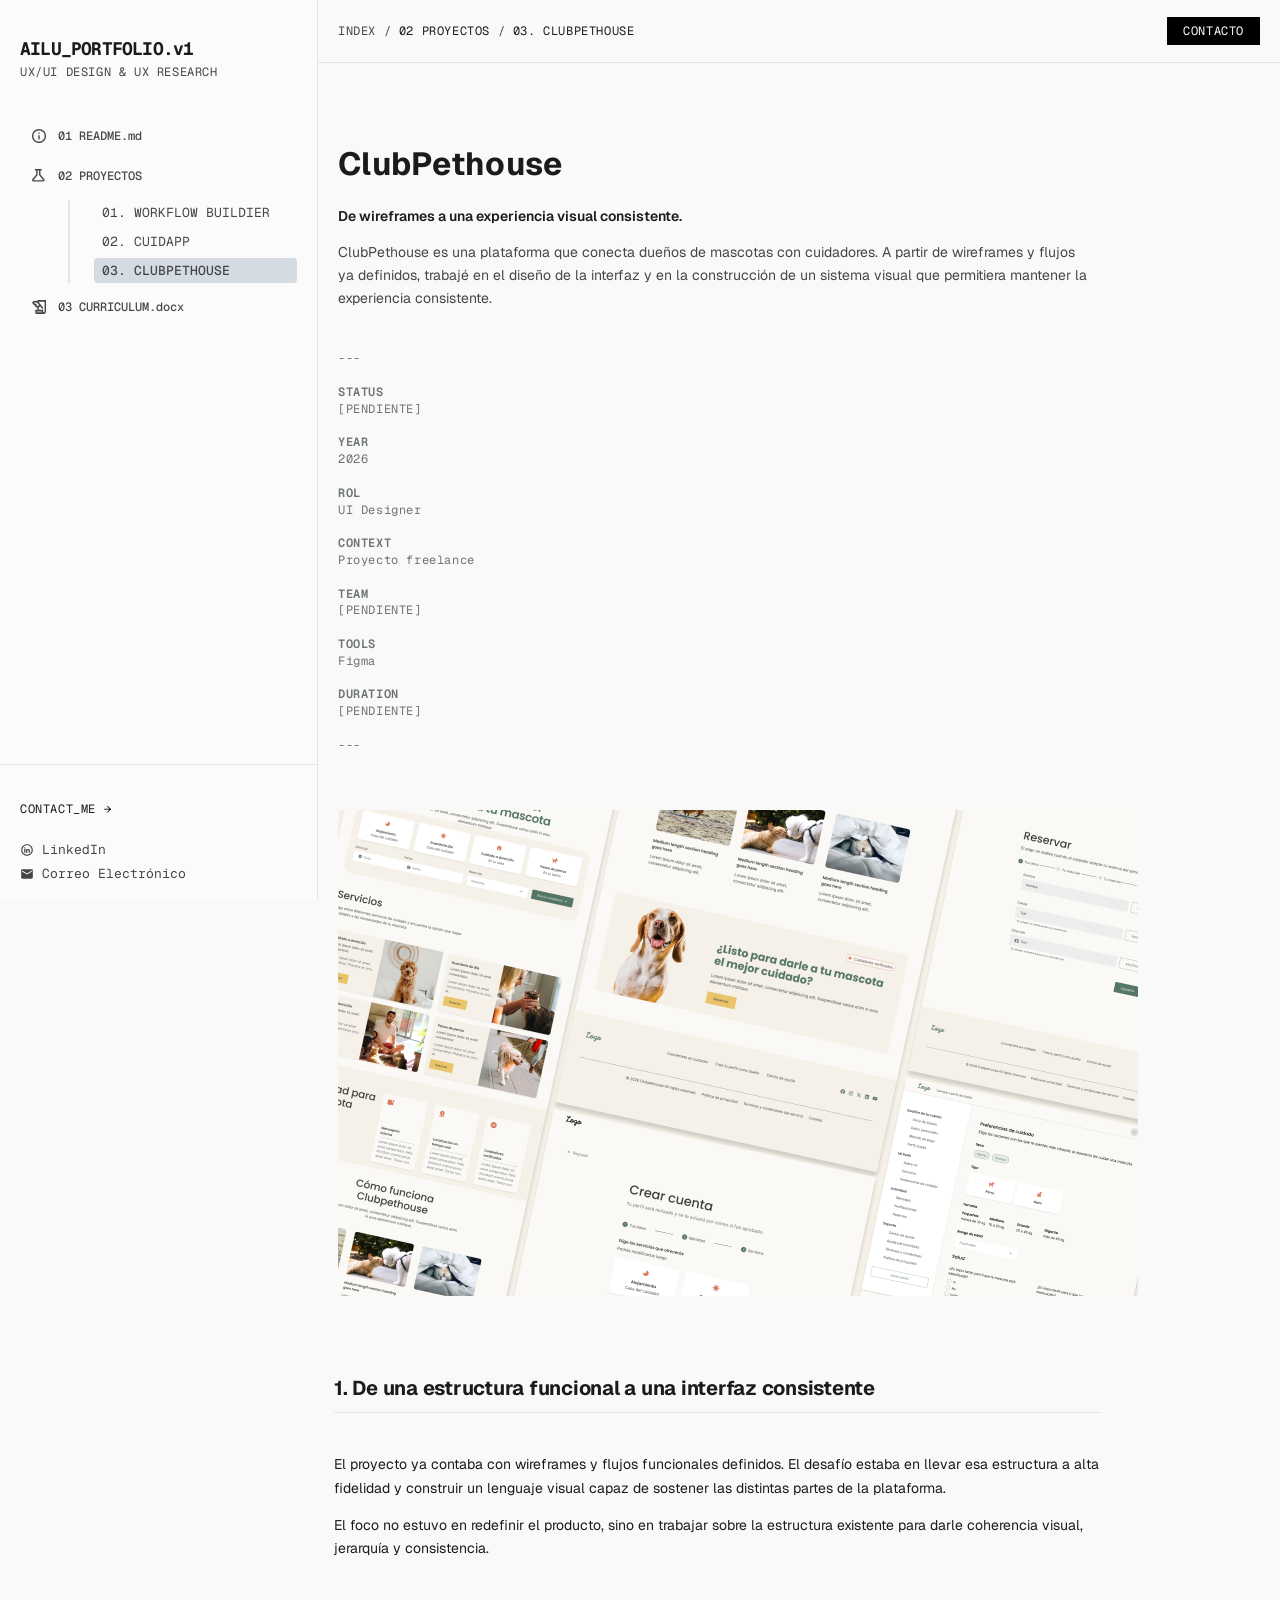
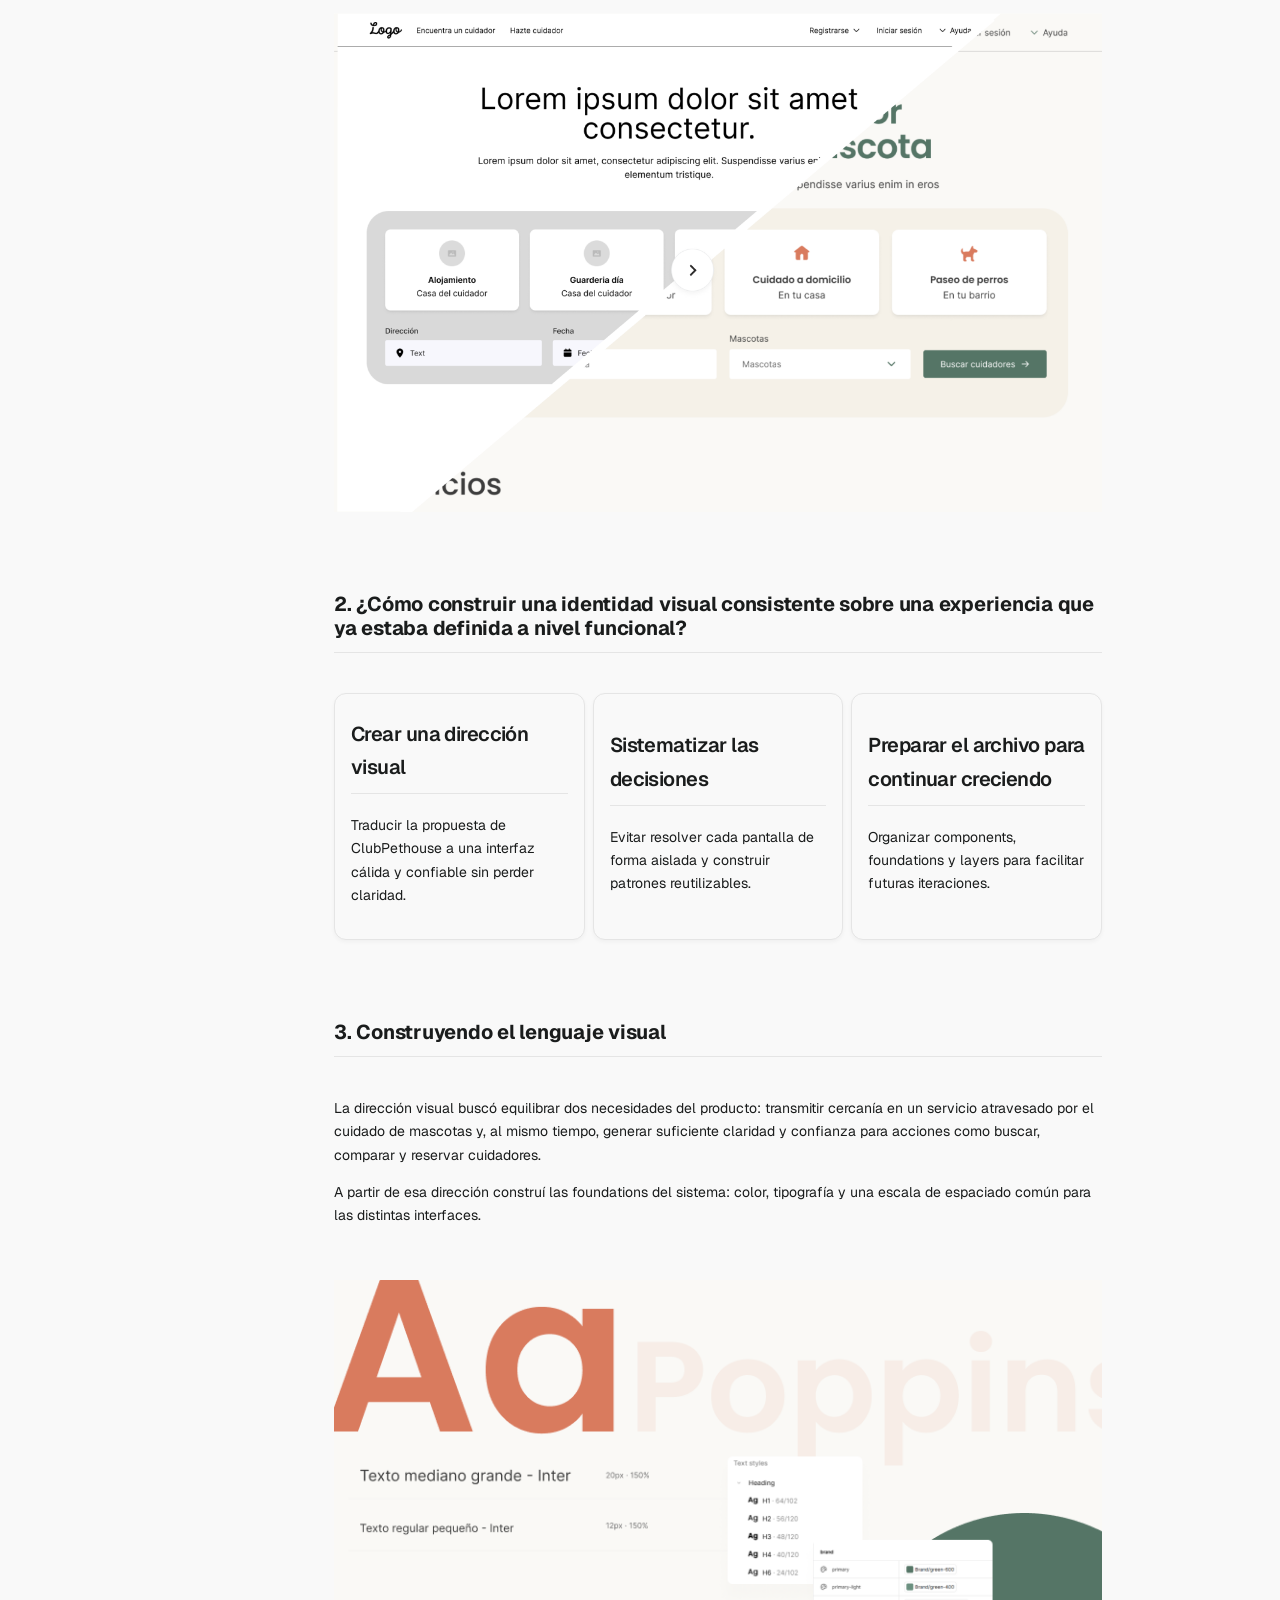
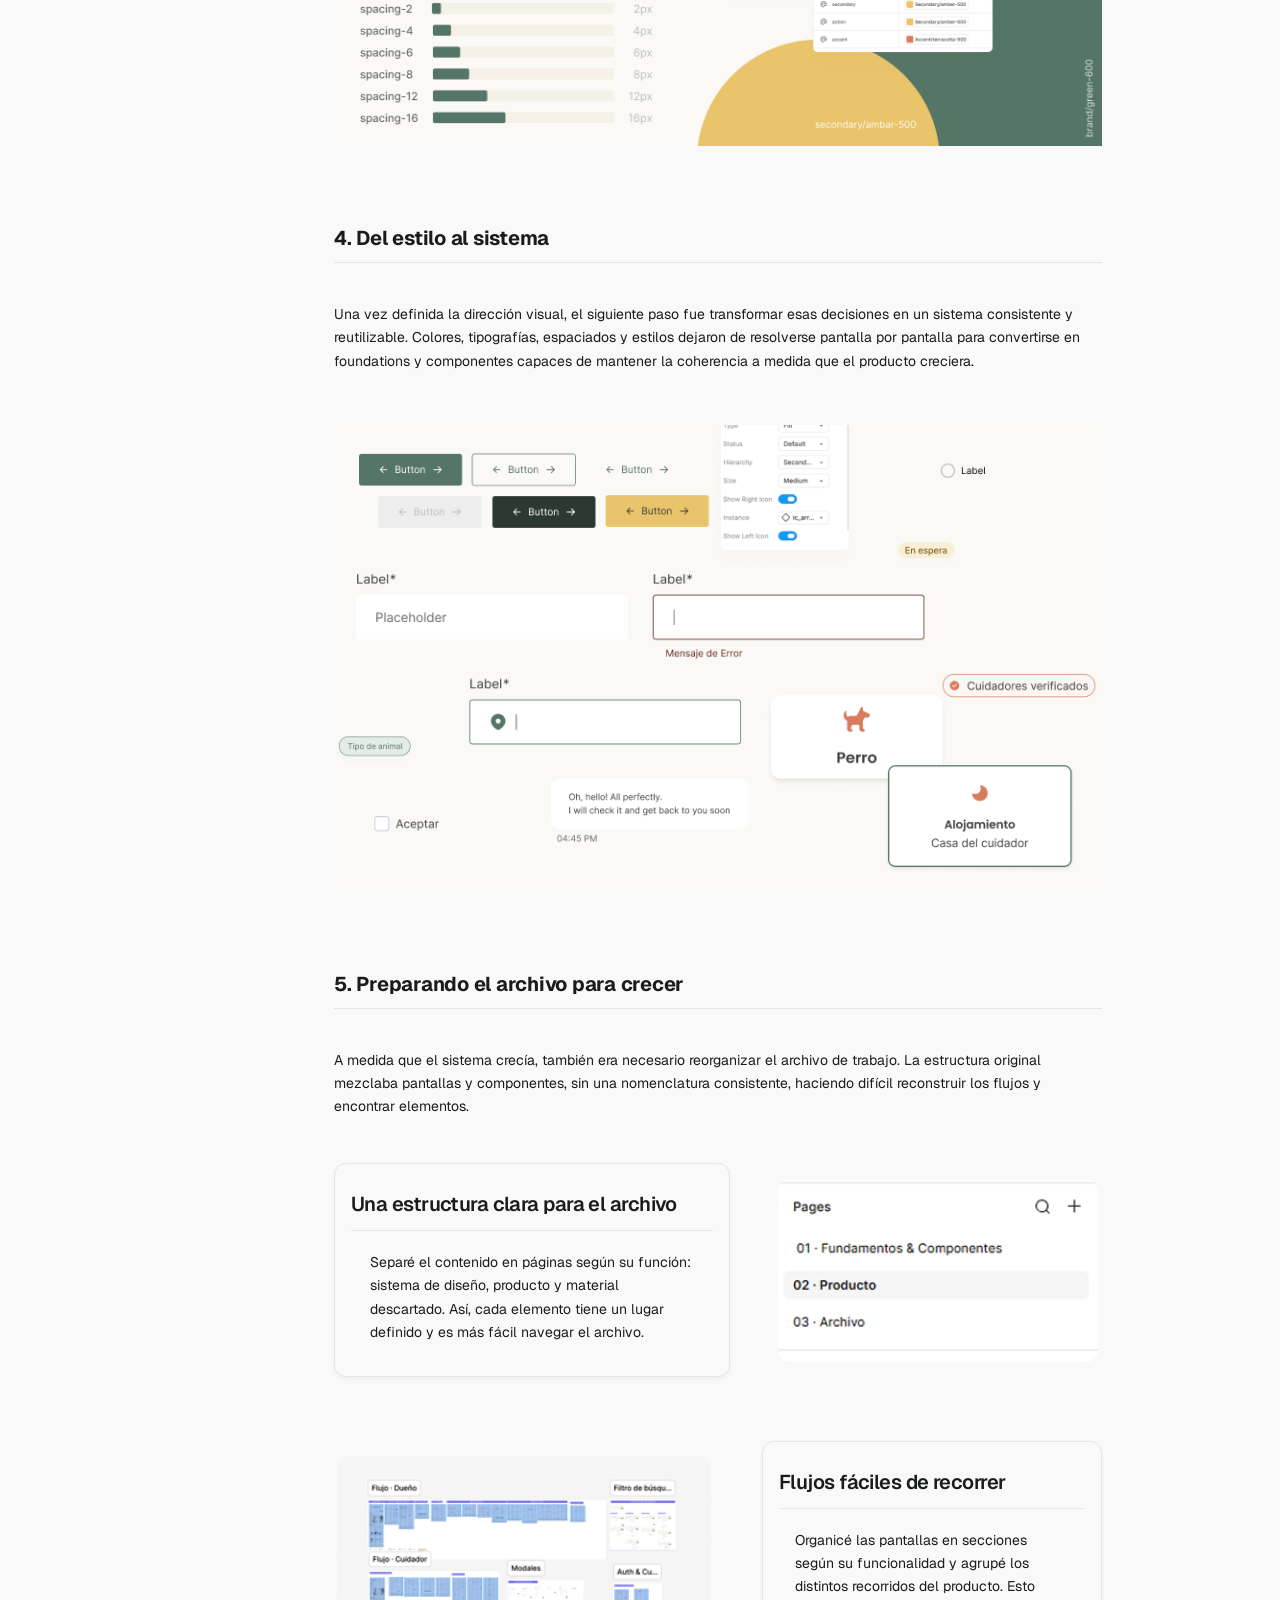
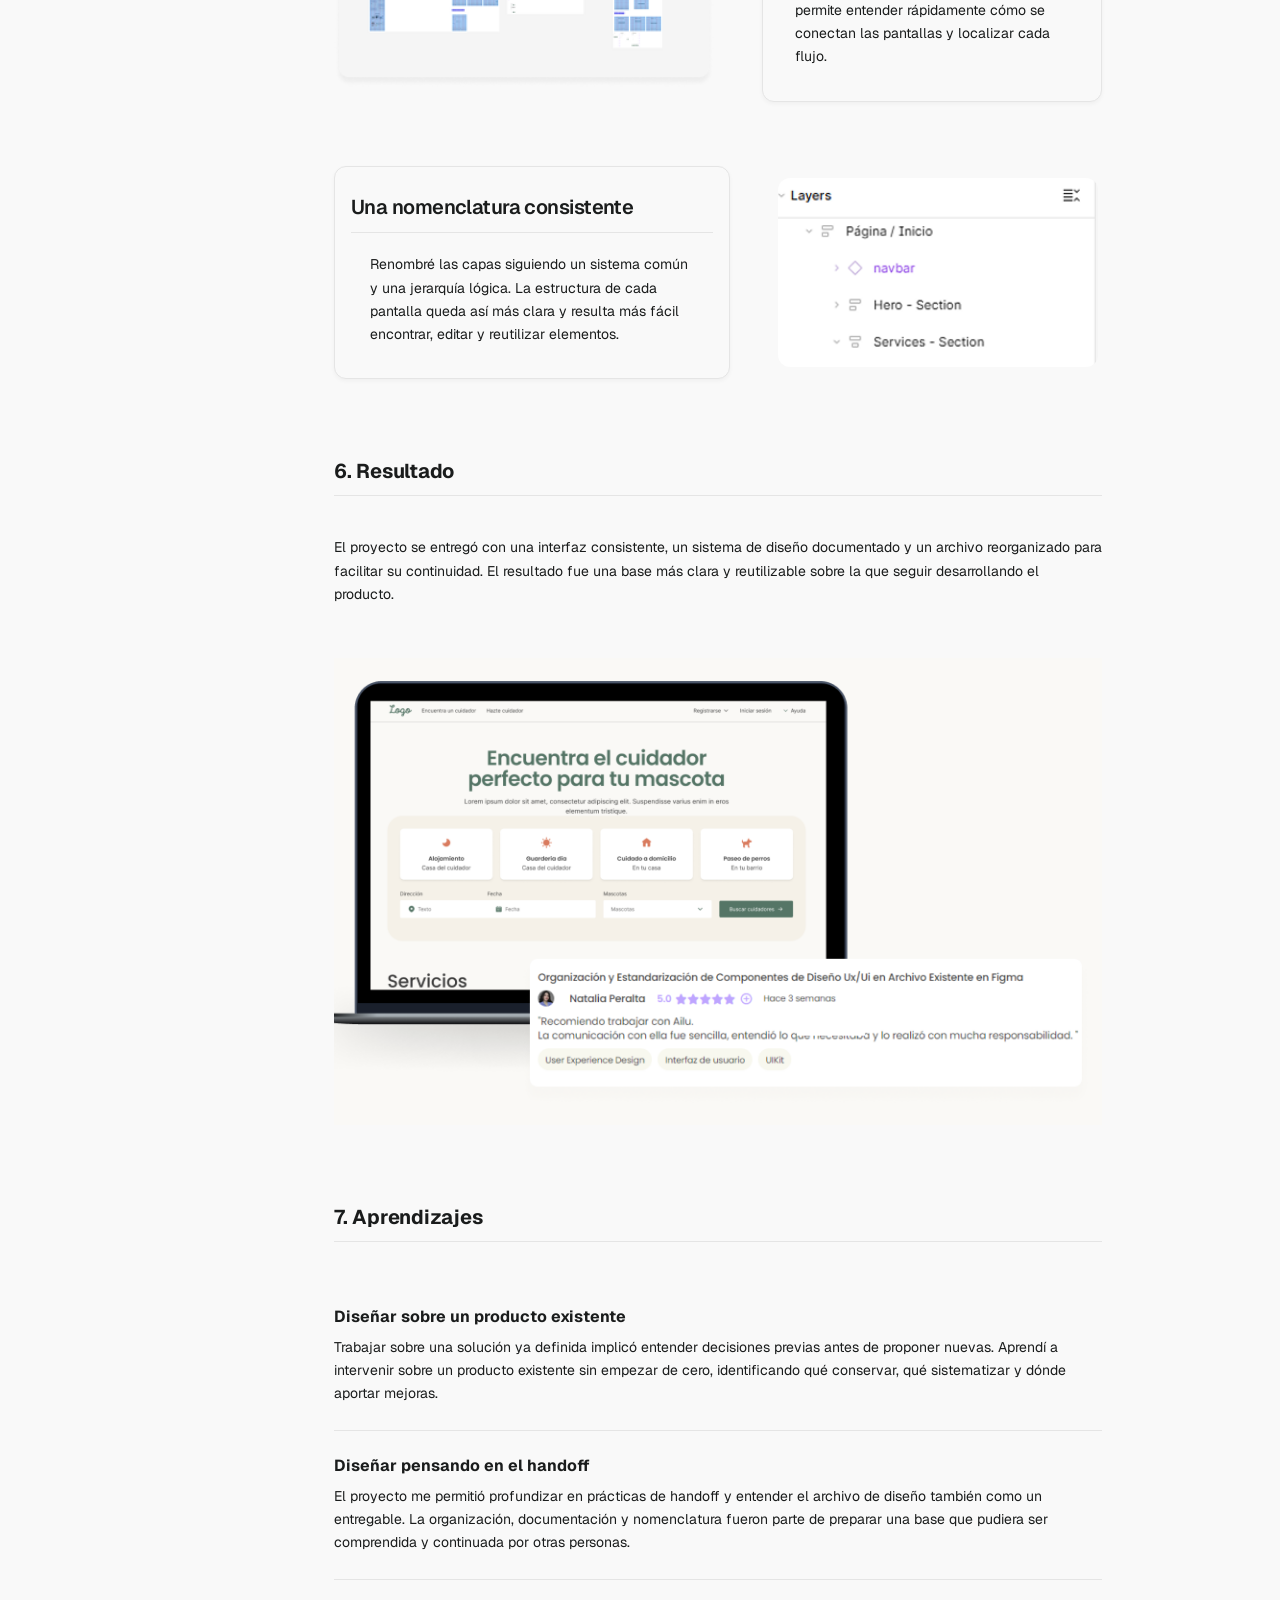
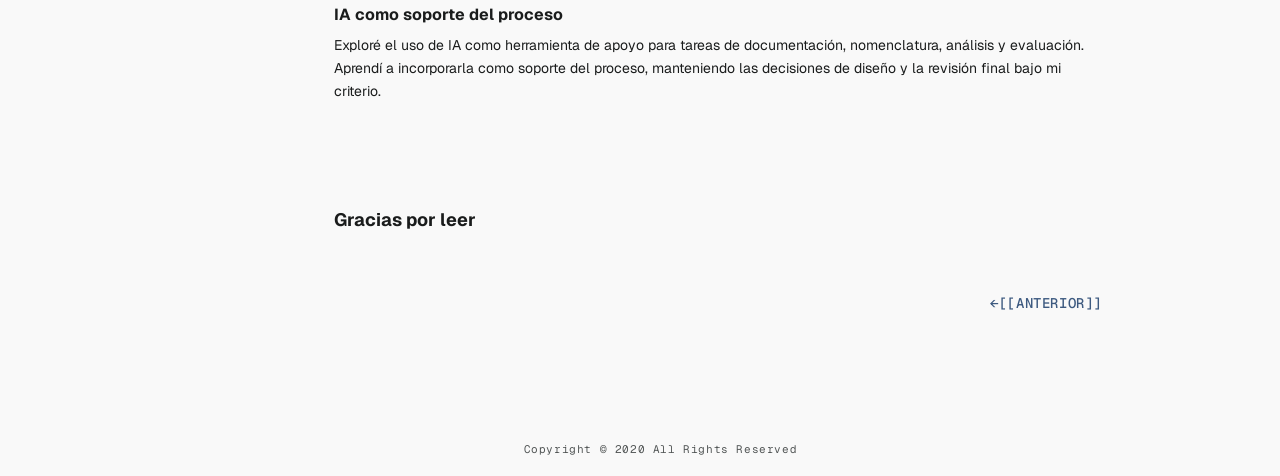
==== clubpethouse.html @ 1649db5c "Add ClubPethouse case study and portfolio assets" ====
<!doctype html>
<html lang="es">

<head>
    <meta charset="UTF-8" />
    <meta name="viewport" content="width=device-width, initial-scale=1.0" />
    <meta name="description" content="Case study de ClubPethouse." />
    <title>ClubPethouse · AILU_PORTFOLIO.v1</title>
    <link rel="preconnect" href="https://fonts.googleapis.com" />
    <link rel="preconnect" href="https://fonts.gstatic.com" crossorigin />
    <link
        href="https://fonts.googleapis.com/css2?family=Geist:wght@400;500;600;700&family=Geist+Mono:wght@500;600;700&display=swap"
        rel="stylesheet" />
    <link rel="stylesheet" href="styles.css" />
</head>

<body>
    <div class="site-shell">
        <aside class="sidebar" aria-label="Navegación principal">
            <div class="sidebar-main">
                <a href="/index.html" class="brand"><strong>AILU_PORTFOLIO.v1</strong><span>UX/UI DESIGN &amp; UX
                        RESEARCH</span></a>
                <button class="menu-toggle" type="button" aria-expanded="false" aria-controls="sidebar-nav"
                    aria-label="Abrir menú">
                    <svg class="menu-toggle__icon-open" viewBox="0 0 24 24" width="20" height="20" fill="none"
                        stroke="currentColor" stroke-width="1.6" stroke-linecap="round" stroke-linejoin="round"
                        aria-hidden="true">
                        <rect x="3" y="4" width="18" height="16" rx="2"></rect>
                        <line x1="9.5" y1="4" x2="9.5" y2="20"></line>
                    </svg>
                    <svg class="menu-toggle__icon-close" viewBox="0 0 24 24" width="20" height="20" fill="none"
                        stroke="currentColor" stroke-width="1.6" stroke-linecap="round" stroke-linejoin="round"
                        aria-hidden="true">
                        <line x1="5" y1="5" x2="19" y2="19"></line>
                        <line x1="19" y1="5" x2="5" y2="19"></line>
                    </svg>
                </button>
                <nav class="nav-list" id="sidebar-nav">
                    <a class="nav-link" href="index.html#inicio"><img src="assets/info.svg" alt="" />01 README.md</a>
                    <div class="project-nav">
                        <a class="nav-link" href="index.html#proyectos" aria-current="true"><img src="assets/ic_lab.svg"
                                alt="" />02 PROYECTOS</a>
                        <div class="project-subnav">
                            <a href="workflow-builder.html">01. WORKFLOW BUILDIER</a>
                            <a href="cuidapp.html">02. CUIDAPP</a>
                            <a href="clubpethouse.html" class="nav-link active">03. CLUBPETHOUSE</a>
                        </div>
                    </div>
                    <a class="nav-link" href="assets/Ailen_Farana_CV_UxDesigner.pdf" target="_blank"><img
                            src="assets/Ic_cv.svg" alt="" />03 CURRICULUM.docx</a>
                </nav>
            </div>
            <div class="sidebar-footer">
                <a href="mailto:faranaailen@gmail.com" class="contact-me">CONTACT_ME →</a>
                <a href="https://www.linkedin.com/in/faranaailen/" class="social-link"><img
                        src="assets/Ic_linkedin.svg" alt="" />LinkedIn</a>
                <a href="mailto:faranaailen@gmail.com" class="social-link"><img src="assets/Email.svg" alt="" />Correo
                    Electrónico</a>
            </div>
        </aside>
        <main class="main-content case-page" id="top">
            <header class="topbar">
                <nav class="breadcrumb" aria-label="Ruta de navegación">
                    <a href="index.html#inicio">INDEX</a> / <a href="index.html#proyectos" class="active"
                        aria-current="true">02 PROYECTOS</a> / <span aria-current="page">03. CLUBPETHOUSE</span>
                </nav>
                <button class="contact-button" type="button">CONTACTO</button>
            </header>
            <section class="case-hero">
                <div class="hero-copy">
                    <h1>ClubPethouse</h1>
                    <p class="case-subtitle">De wireframes a una experiencia visual consistente.</p>
                    <p>ClubPethouse es una plataforma que conecta dueños de mascotas con cuidadores. A partir de
                        wireframes y flujos ya definidos, trabajé en el diseño de la interfaz y en la construcción de
                        un sistema visual que permitiera mantener la experiencia consistente.</p>
                </div>
                <div class="case-meta"><span class="meta-divider" aria-hidden="true">---</span>
                    <dl>
                        <dt>STATUS</dt>
                        <dd>[PENDIENTE]</dd>
                        <dt>YEAR</dt>
                        <dd>2026</dd>
                        <dt>ROL</dt>
                        <dd>UI Designer</dd>
                        <dt>CONTEXT</dt>
                        <dd>Proyecto freelance</dd>
                        <dt>TEAM</dt>
                        <dd>[PENDIENTE]</dd>
                        <dt>TOOLS</dt>
                        <dd>Figma</dd>
                        <dt>DURATION</dt>
                        <dd>[PENDIENTE]</dd>
                    </dl>
                    <span class="meta-divider" aria-hidden="true">---</span>
                </div>
                <figure class="case-hero-media">
                    <img src="assets/clubpethouse-hero.png" alt="Pantallas de ClubPethouse" />
                </figure>
            </section>
            <article class="case-content">
                <section>
                    <h2>1. De una estructura funcional a una interfaz consistente</h2>
                    <p>El proyecto ya contaba con wireframes y flujos funcionales definidos. El desafío estaba en
                        llevar esa estructura a alta fidelidad y construir un lenguaje visual capaz de sostener las
                        distintas partes de la plataforma.</p>
                    <p>El foco no estuvo en redefinir el producto, sino en trabajar sobre la estructura existente para
                        darle coherencia visual, jerarquía y consistencia.</p>
                    <figure class="product-shot">
                        <img src="assets/clubpethouse-before-after.png"
                            alt="Comparación antes y después de la interfaz de ClubPethouse" />
                    </figure>
                </section>
                <section>
                    <h2>2. ¿Cómo construir una identidad visual consistente sobre una experiencia que ya estaba definida a nivel funcional?</h2>
                    <div class="decision-grid decision-grid--three">
                        <div class="card">
                            <div class="card__header">
                                <h3 class="card__title">Crear una dirección visual</h3>
                            </div>
                            <div class="card__body">
                                <p class="card__text">Traducir la propuesta de ClubPethouse a una interfaz cálida y
                                    confiable sin perder claridad.</p>
                            </div>
                        </div>
                        <div class="card">
                            <div class="card__header">
                                <h3 class="card__title">Sistematizar las decisiones</h3>
                            </div>
                            <div class="card__body">
                                <p class="card__text">Evitar resolver cada pantalla de forma aislada y construir
                                    patrones reutilizables.</p>
                            </div>
                        </div>
                        <div class="card">
                            <div class="card__header">
                                <h3 class="card__title">Preparar el archivo para continuar creciendo</h3>
                            </div>
                            <div class="card__body">
                                <p class="card__text">Organizar components, foundations y layers para facilitar futuras
                                    iteraciones.</p>
                            </div>
                        </div>
                    </div>
                </section>
                <section>
                    <h2>3. Construyendo el lenguaje visual</h2>
                    <p>La dirección visual buscó equilibrar dos necesidades del producto: transmitir cercanía en un
                        servicio atravesado por el cuidado de mascotas y, al mismo tiempo, generar suficiente claridad y
                        confianza para acciones como buscar, comparar y reservar cuidadores.</p>
                    <p>A partir de esa dirección construí las foundations del sistema: color, tipografía y una escala
                        de espaciado común para las distintas interfaces.</p>
                    <figure class="product-shot">
                        <img src="assets/clubpethouse-foundations.png"
                            alt="Foundations de ClubPethouse: color, tipografía y espaciado" />
                    </figure>
                </section>
                <section>
                    <h2>4. Del estilo al sistema</h2>
                    <p>Una vez definida la dirección visual, el siguiente paso fue transformar esas decisiones en un
                        sistema consistente y reutilizable. Colores, tipografías, espaciados y estilos dejaron de
                        resolverse pantalla por pantalla para convertirse en foundations y componentes capaces de
                        mantener la coherencia a medida que el producto creciera.</p>
                    <figure class="product-shot">
                        <img src="assets/clubpethouse - components.png"
                            alt="Components del sistema de ClubPethouse" />
                    </figure>
                </section>
                <section>
                    <h2>5. Preparando el archivo para crecer</h2>
                    <p>A medida que el sistema crecía, también era necesario reorganizar el archivo de trabajo. La
                        estructura original mezclaba pantallas y componentes, sin una nomenclatura consistente,
                        haciendo difícil reconstruir los flujos y encontrar elementos.</p>
                    <div class="feature-grid clubpethouse-file-sequence">
                        <div class="feature-row">
                            <div class="card">
                                <div class="card__header">
                                    <h3 class="card__title">Una estructura clara para el archivo</h3>
                                </div>
                                <div class="card__body">
                                    <p class="card__text">Separé el contenido en páginas según su función: sistema de
                                        diseño, producto y material descartado. Así, cada elemento tiene un lugar
                                        definido y es más fácil navegar el archivo.</p>
                                </div>
                            </div>
                            <img src="assets/clubpethouse-pages.png"
                                alt="Organización de las páginas del archivo de ClubPethouse" />
                        </div>
                        <div class="feature-row feature-row--flip feature-row--flows">
                            <img src="assets/clubpethouse-flows.png"
                                alt="Flujos organizados dentro del archivo de ClubPethouse" />
                            <div class="card">
                                <div class="card__header">
                                    <h3 class="card__title">Flujos fáciles de recorrer</h3>
                                </div>
                                <div class="card__body">
                                    <p class="card__text">Organicé las pantallas en secciones según su funcionalidad y
                                        agrupé los distintos recorridos del producto. Esto permite entender rápidamente
                                        cómo se conectan las pantallas y localizar cada flujo.</p>
                                </div>
                            </div>
                        </div>
                        <div class="feature-row">
                            <div class="card">
                                <div class="card__header">
                                    <h3 class="card__title">Una nomenclatura consistente</h3>
                                </div>
                                <div class="card__body">
                                    <p class="card__text">Renombré las capas siguiendo un sistema común y una jerarquía
                                        lógica. La estructura de cada pantalla queda así más clara y resulta más fácil
                                        encontrar, editar y reutilizar elementos.</p>
                                </div>
                            </div>
                            <img src="assets/clubpethouse-layers.png"
                                alt="Panel de layers con la nomenclatura aplicada en ClubPethouse" />
                        </div>
                    </div>
                </section>
                <section>
                    <h2>6. Resultado</h2>
                    <p>El proyecto se entregó con una interfaz consistente, un sistema de diseño documentado y un
                        archivo reorganizado para facilitar su continuidad. El resultado fue una base más clara y
                        reutilizable sobre la que seguir desarrollando el producto.</p>
                    <figure class="product-shot">
                        <img src="assets/clubpethouse-resultado.png"
                            alt="Mockup final de ClubPethouse y valoración del cliente en Workana" />
                    </figure>
                </section>
                <section>
                    <h2>7. Aprendizajes</h2>
                    <div class="learning-list">
                        <div class="learning-item">
                            <h3>Diseñar sobre un producto existente</h3>
                            <p>Trabajar sobre una solución ya definida implicó entender decisiones previas antes de
                                proponer nuevas. Aprendí a intervenir sobre un producto existente sin empezar de cero,
                                identificando qué conservar, qué sistematizar y dónde aportar mejoras.</p>
                        </div>
                        <div class="learning-item">
                            <h3>Diseñar pensando en el handoff</h3>
                            <p>El proyecto me permitió profundizar en prácticas de handoff y entender el archivo de
                                diseño también como un entregable. La organización, documentación y nomenclatura fueron
                                parte de preparar una base que pudiera ser comprendida y continuada por otras personas.</p>
                        </div>
                        <div class="learning-item">
                            <h3>IA como soporte del proceso</h3>
                            <p>Exploré el uso de IA como herramienta de apoyo para tareas de documentación,
                                nomenclatura, análisis y evaluación. Aprendí a incorporarla como soporte del proceso,
                                manteniendo las decisiones de diseño y la revisión final bajo mi criterio.</p>
                        </div>
                    </div>
                </section>
                <h3 class="thanks">Gracias por leer</h3>
                <a class="next-case" href="cuidapp.html"><span>←</span>[[ANTERIOR]]</a>
            </article>
            <footer>Copyright © 2020 All Rights Reserved</footer>
        </main>
    </div>
    <dialog class="contact-dialog"><button class="close" aria-label="Cerrar">×</button>
        <p>¿Hablamos de tu próximo proyecto?</p><a href="mailto:faranaailen@gmail.com">faranaailen@gmail.com</a>
    </dialog>
    <script src="script.js"></script>
</body>

</html>
---- styles.css ----
:root {
    --paper: #f9f9f9;
    --ink: #1a1c1c;
    --muted: #6e7373;
    --text-secondary: #444748;
    --text-caption: #525656;
    --line: #e5e5e5;
    --mono: "Geist Mono", monospace;
    --sans: Geist, Arial, sans-serif;
    --radius-xs: 2px;
    --radius-sm: 4px;
    --radius-md: 8px;
    --radius-lg: 12px;
    --radius-xl: 16px
}

* {
    box-sizing: border-box
}

html {
    scroll-behavior: smooth
}

body {
    margin: 0;
    color: var(--ink);
    background: var(--paper);
    font-family: var(--sans)
}

a {
    color: inherit;
    text-decoration: none
}

.site-shell {
    display: flex;
    min-height: 100vh
}

.sidebar {
    background: #fbfbfb;
    border-right: 1px solid var(--line);
    display: flex;
    flex: 0 0 318px;
    flex-direction: column;
    justify-content: space-between;
    min-height: 100vh;
    padding: 36px 20px 0;
    position: sticky;
    top: 0;
    height: 100vh
}

.menu-toggle {
    background: none;
    border: 0;
    color: var(--ink);
    cursor: pointer;
    display: none;
    padding: 4px
}

.menu-toggle__icon-close {
    display: none
}

.menu-toggle[aria-expanded="true"] .menu-toggle__icon-open {
    display: none
}

.menu-toggle[aria-expanded="true"] .menu-toggle__icon-close {
    display: block
}

body.menu-open {
    overflow: hidden
}

.brand {
    display: flex;
    flex-direction: column;
    gap: 2px;
    letter-spacing: -.8px
}

.brand strong {
    font: 700 18px/25.6px var(--mono)
}

.brand span,
.topbar,
.contact-button,
.nav-link,
.project-subnav,
.sidebar-footer,
footer,
.status-block,
.tag,
.contents,
.card-heading>span,
.case-link {
    font-family: var(--mono)
}

.brand span {
    color: var(--text-secondary);
    font-size: 12px;
    letter-spacing: .6px
}

.nav-list {
    display: flex;
    flex-direction: column;
    gap: 8px;
    margin-top: 40px
}

.nav-link {
    align-items: center;
    border-radius: var(--radius-sm);
    color: var(--text-secondary);
    display: flex;
    font-size: 12px;
    font-weight: 500;
    gap: 12px;
    padding: 8px 12px
}

.nav-link img,
.social-link img {
    height: 14px;
    width: 14px
}

.nav-link.active {
    background: rgba(61, 90, 128, .2)
}

.nav-link:not(.active):hover {
    background: rgba(61, 90, 128, .1)
}

.project-subnav {
    border-left: 2px solid var(--line);
    display: flex;
    flex-direction: column;
    gap: 4px;
    margin: 8px 0 0 48px;
    padding-left: 24px
}

.project-subnav a {
    color: var(--text-secondary);
    font-size: 13px;
    padding: 4px 8px;
}

.project-subnav a:hover {
    color: var(--ink)
}

.sidebar-footer {
    border-top: 1px solid var(--line);
    margin: 0 -20px;
    padding: 36px 20px 18px
}

.contact-me {
    display: block;
    font-size: 12px;
    letter-spacing: .6px;
    margin-bottom: 24px
}

.contact-me:hover {
    text-decoration: underline
}

.social-link {
    align-items: center;
    color: var(--text-secondary);
    display: flex;
    font-size: 13px;
    gap: 8px;
    margin-top: 7px
}

.social-link:hover {
    color: var(--ink)
}

.main-content {
    min-width: 0;
    width: calc(100% - 318px);
}

.topbar {
    align-items: center;
    border-bottom: 1px solid var(--line);
    color: var(--text-secondary);
    display: flex;
    font-size: 12px;
    justify-content: space-between;
    letter-spacing: .6px;
    padding: 12px 20px;
    height: 63px;
    position: sticky;
    top: 0;
    background: var(--paper);

}

.breadcrumb a {
    color: inherit
}

.breadcrumb a:hover {
    text-decoration: underline
}

.breadcrumb a.active,
.breadcrumb [aria-current] {
    color: var(--ink)
}

.contact-button {
    background: #000;
    border: 0;
    color: #fff;
    cursor: pointer;
    font-size: 12px;
    letter-spacing: .6px;
    padding: 6px 16px
}

.contact-button:hover,
.contact-button:focus-visible {
    background: #3d5a80
}

.hero {
    padding: 80px 20px 80px
}

.hero-copy {
    max-width: 750px
}

.hero h1 {
    font-size: 42px;
    letter-spacing: .28px;
    line-height: 1.32;
    margin: 0 0 20px
}

.hero-copy p {
    color: var(--text-secondary);
    font-size: 16px;
    line-height: 23.3px;
    margin: 0
}

.status-block {
    color: var(--muted);
    font-size: 12px;
    letter-spacing: .6px;
    line-height: 16.8px;
    margin-top: 44px;
    white-space: normal
}

.status-block dl,
.case-meta dl {
    margin: 0
}

.status-block dd,
.case-meta dd {
    margin: 0 0 16.8px
}

.status-block .meta-divider,
.case-meta .meta-divider {
    display: block;
    margin-bottom: 16.8px
}

.status-block dt {
    font-weight: 400
}

.projects {
    padding: 60px 16px 120px
}

.projects h2 {
    font-size: 28px;
    letter-spacing: -.56px;
    line-height: 33.6px;
    margin: 0 0 60px
}

.project-card {
    background: #fff;
    border: 1px solid var(--line);
    border-radius: var(--radius-md);
    box-shadow: 0 2px 4px rgba(0, 0, 0, .04);
    display: flex;
    margin-bottom: 60px;
    max-width: 862px;
    overflow: hidden
}

.card-sidebar {
    background: #fbfbfb;
    border-right: 1px solid var(--line);
    flex: 0 0 224px;
    min-height: 423px;
    padding: 27px 24px
}

.tags {
    display: flex;
    gap: 12px
}

.tag {
    border: 1px solid;
    border-radius: var(--radius-sm);
    font-size: 11px;
    letter-spacing: .6px;
    padding: 3px 9px;
    white-space: nowrap
}

.gold {
    background: #fefce8;
    border-color: #a16207;
    color: #a16207
}

.red {
    background: #fef2f2;
    border-color: #b91c1c;
    color: #b91c1c
}

.green {
    background: #f0fdf4;
    border-color: #16a34a;
    color: #168443
}

.contents {
    color: var(--muted);
    display: flex;
    flex-direction: column;
    font-size: 12px;
    gap: 6px;
    letter-spacing: .6px;
    margin-top: 43px
}

.contents b {
    font-weight: 600;
    margin-bottom: 4px
}

.card-body {
    display: flex;
    flex: 1;
    flex-direction: column;
    min-width: 0;
    padding: 30px 28px 26px
}

.card-heading {
    align-items: flex-start;
    display: flex;
    justify-content: space-between
}

.card-heading h3 {
    font-size: 24px;
    letter-spacing: -.48px;
    line-height: 29px;
    margin: 0
}

.card-heading>span {
    color: var(--muted);
    font-size: 11px;
    letter-spacing: .6px
}

.card-summary {
    align-items: center;
    display: grid;
    gap: 26px;
    grid-template-columns: minmax(200px, 1fr) 246px;
    margin-top: 34px
}

.card-summary strong {
    display: block;
    font-size: 14px;
    line-height: 17px
}

.card-summary p {
    color: var(--text-secondary);
    font-size: 14px;
    line-height: 15px;
    margin: 10px 0 0
}

.card-summary img {
    max-height: 214px;
    max-width: 246px;
    width: 100%;
    object-fit: contain
}

.card-summary .phone-shot {
    height: 190px
}

.case-link {
    border-top: 1px solid var(--line);
    color: #3d5a80;
    font-size: 12px;
    letter-spacing: .6px;
    margin-top: auto;
    padding-top: 26px;
    text-align: right
}

.case-link:hover {
    text-decoration: underline
}

.case-link span {
    font-size: 18px;
    margin-left: 18px
}

footer {
    color: var(--text-caption);
    font-size: 11px;
    letter-spacing: .6px;
    padding: 10px 20px 20px;
    text-align: center
}

.contact-dialog {
    border: 1px solid var(--line);
    border-radius: var(--radius-md);
    box-shadow: 0 10px 30px #0003;
    font: 500 14px/1.5 var(--mono);
    padding: 32px;
    text-align: center
}

.contact-dialog::backdrop {
    background: #0005
}

.contact-dialog a {
    color: #3d5a80
}

.close {
    align-items: center;
    background: none;
    border: 0;
    border-radius: var(--radius-sm);
    cursor: pointer;
    display: flex;
    font-size: 24px;
    justify-content: center;
    min-height: 24px;
    min-width: 24px;
    padding: 0;
    position: absolute;
    right: 0;
    top: 0
}

.close:hover {
    background: rgba(0, 0, 0, .06)
}

@media(max-width:850px) {
    .sidebar {
        flex-basis: 240px;
        padding: 28px 14px 0
    }

    .sidebar-footer {
        margin: 0 -14px;
        padding-left: 14px;
        padding-right: 14px
    }

    .project-subnav {
        margin-left: 40px;
        padding-left: 16px
    }

    .main-content {
        width: calc(100% - 240px)
    }

    .card-summary {
        grid-template-columns: 1fr 180px
    }

    .card-summary img {
        max-width: 180px
    }

    .card-sidebar {
        flex-basis: 190px;
        padding: 24px 16px
    }

    .tags {
        flex-wrap: wrap;
        gap: 6px
    }

    .hero h1 {
        font-size: 32px
    }
}

@media(max-width:640px) {
    .site-shell {
        display: block
    }

    .sidebar {
        height: auto;
        min-height: 0;
        padding: 18px 20px;
        position: relative
    }

    .sidebar.is-open {
        border-right: 0;
        display: flex;
        flex-direction: column;
        height: 100vh;
        inset: 0;
        justify-content: space-between;
        overflow-y: auto;
        padding: 36px 20px 0;
        position: fixed;
        z-index: 50
    }

    .menu-toggle {
        align-items: center;
        display: flex;
        justify-content: center;
        position: absolute;
        right: 20px;
        top: 18px
    }

    .sidebar.is-open .menu-toggle {
        top: 36px
    }

    .brand strong {
        font-size: 16px
    }

    .brand span {
        font-size: 10px
    }

    .sidebar.is-open .brand strong {
        font-size: 18px
    }

    .sidebar.is-open .brand span {
        font-size: 12px
    }

    .nav-list,
    .sidebar-footer {
        display: none
    }

    .sidebar.is-open .nav-list {
        display: flex;
        margin-top: 40px
    }

    .sidebar.is-open .sidebar-footer {
        display: block
    }

    .nav-link {
        font-size: 0;
        padding: 8px
    }

    .sidebar.is-open .nav-link {
        font-size: 12px;
        padding: 8px 12px
    }

    .nav-link img {
        height: 18px;
        width: 18px
    }

    .sidebar.is-open .nav-link img {
        height: 14px;
        width: 14px
    }

    .project-subnav {
        display: none
    }

    .sidebar.is-open .project-subnav {
        display: flex
    }

    .main-content {
        width: 100%
    }

    .topbar {
        font-size: 10px
    }

    .hero {
        padding: 54px 20px 62px
    }

    .hero h1 {
        font-size: 29px;
        line-height: 1.26
    }

    .hero-copy p {
        font-size: 13px;
        line-height: 21px
    }

    .status-block {
        margin-top: 36px
    }

    .projects {
        padding: 54px 16px 64px
    }

    .projects h2 {
        font-size: 25px;
        margin-bottom: 32px
    }

    .project-card {
        display: block;
        margin-bottom: 28px
    }

    .card-sidebar {
        border-bottom: 1px solid var(--line);
        border-right: 0;
        min-height: 0;
        padding: 20px
    }

    .contents {
        display: none
    }

    .card-body {
        padding: 24px 20px 20px
    }

    .card-heading h3 {
        font-size: 22px
    }

    .card-summary {
        display: flex;
        flex-direction: column;
        gap: 22px;
        margin-top: 26px
    }

    .card-summary img {
        max-width: 100%;
        order: -1
    }

    .card-summary .phone-shot {
        height: 180px
    }

    .case-link {
        margin-top: 28px;
        padding-top: 18px
    }

    .contact-button {
        font-size: 10px;
        padding: 6px 10px
    }
}

.case-hero {
    padding: 80px 20px 40px
}

.case-hero .hero-copy {
    padding-bottom: 40px
}

.case-hero h1 {
    font-size: 32px;
    letter-spacing: .28px;
    line-height: 1.32;
    margin: 0 0 20px
}

.case-hero .hero-copy p {
    color: var(--text-secondary);
    font-size: 14px;
    line-height: 23.3px;
    margin: 0
}

.case-hero .hero-copy p.case-subtitle {
    color: var(--ink);
    font-weight: 600;
    margin-bottom: 12px
}

.case-hero-media {
    margin: 0;
    max-width: 800px
}

.case-hero-media img {
    display: block;
    height: auto;
    width: 100%
}

.case-meta {
    color: var(--muted);
    font: 400 12px/16.8px var(--mono);
    letter-spacing: .6px;
    max-width: 518px;
    padding-bottom: 40px
}

.case-meta dt {
    font-weight: 600
}

.confidential b {
    font-weight: 600
}

.confidential {
    align-items: flex-start;
    background: rgba(96, 108, 56, .12);
    border-left: 2px solid #000;
    border-radius: var(--radius-xs);
    display: flex;
    gap: 16px;
    max-width: 685px;
    padding: 25px 24px 24px 26px
}

.confidential span {
    font-size: 16px
}

.confidential b {
    font: 500 11px/16.8px var(--mono);
    letter-spacing: .6px
}

.confidential p {
    color: var(--text-secondary);
    font-size: 14px;
    line-height: 23.3px;
    margin: 4px 0 0
}

.case-content {
    max-width: 800px;
    padding: 40px 16px 120px
}

.case-content section {
    margin: 0 0 80px
}

.case-content p,
.case-content li {
    font-size: 14px;
    line-height: 23.3px
}

.case-content h2 {
    border-bottom: 1px solid var(--line);
    font-size: 20px;
    letter-spacing: -.25px;
    line-height: 24px;
    margin: 0 0 40px;
    padding-bottom: 12px
}



.case-content figure {
    margin: 36px 0 0
}

.case-content figure img {
    display: block;
    height: auto;
    width: 100%
}

.case-content figcaption {
    color: var(--text-caption);
    font: 500 10px/16px var(--mono);
    letter-spacing: .6px;
    margin-top: 24px;
    text-align: right
}

.case-placeholder {
    border: 1px dashed var(--muted);
    color: var(--muted);
    font: 500 12px/16.8px var(--mono);
    letter-spacing: .6px;
    margin: 0;
    padding: 16px
}

.case-placeholder--media {
    align-items: center;
    display: flex;
    justify-content: center;
    min-height: 240px;
    text-align: center;
    width: 100%
}

.split-media .case-placeholder--media {
    flex: 1 1 260px;
    max-width: 250px
}

.feature-row .case-placeholder--media {
    flex: 1 1 260px;
    max-width: 320px
}

.decision-grid {
    display: grid;
    gap: 8px;
    grid-template-columns: 1fr 1fr
}

.decision-grid--three {
    grid-template-columns: repeat(3, minmax(0, 1fr))
}

.decision-grid--three .card {
    justify-content: center
}

.decision-grid--three .card__body {
    padding-left: 0;
    padding-right: 0
}

.card {
  display: flex;
  flex-direction: column;
  align-items: flex-start;
  gap: 4px;
  width: 100%;
  max-width: 396px;
  padding: 16px;
  background: #f9f9f9;
  border: 1px solid #e5e5e5;
  border-radius: var(--radius-lg);
  box-shadow: 0px 2px 4px 0px rgba(0, 0, 0, 0.04);
}
 
.card__header {
  display: flex;
  align-items: center;
  gap: 10px;
  width: 100%;
  padding: 8px 0;
  border-bottom: 1px solid #e5e5e5;
}
 
.card__icon {
  display: flex;
  align-items: center;
  justify-content: center;
  flex-shrink: 0;
  width: 24px;
  height: 24px;
  padding: 10px;
}
 
.card__icon-img {
  width: 18px;
  height: 20px;
  display: block;
}
 
.card__title {
  flex: 1 0 0;
  margin: 0;
  font-weight: 600;
  font-size: 20px;
  line-height: 33.6px;
  letter-spacing: -0.56px;
  color: #1a1c1c;
  word-break: break-word;
}
 
.card__body {
  display: flex;
  align-items: center;
  justify-content: center;
  width: 100%;
  padding: 16px;
}
 
.card__text {
  margin: 0;
  max-width: 324px;
  font-weight: 400;
  font-size: 14px;
  line-height: 22px;
  color: var(--ink);
  word-break: break-word;
}




.case-content .product-shot {
    margin-top: 52px
}

.case-content ul {
    margin: 0;
    padding-left: 18px
}

.case-content li {
    margin: 5px 0
}

.learning-list {
    margin-top: 40px
}

.learning-item {
    border-bottom: 1px solid var(--line);
    padding: 24px 0
}

.learning-item:last-child {
    border-bottom: 0
}

.learning-item h3 {
    font-size: 16px;
    line-height: 22px;
    margin: 0 0 8px
}

.learning-item p {
    margin: 0
}

.thanks {
    font-size: 18px;
    margin: 0
}

.next-case,
.previous-case {
    color: #3d5a80;
    display: block;
    font: 500 14px/17px var(--mono);
    letter-spacing: .6px;
    margin-top: 64px;
    text-align: right
}

.previous-case {
    text-align: left
}

.next-case:hover,
.previous-case:hover {
    text-decoration: underline
}

.case-navigation {
    align-items: center;
    display: flex;
    flex-wrap: wrap;
    gap: 16px 24px;
    justify-content: space-between;
    margin-top: 64px
}

.case-navigation .next-case,
.case-navigation .previous-case {
    margin-top: 0
}

.case-page footer {
    max-width: 685px
}

.case-page .topbar {
    position: sticky;
    top: 0;
    background: var(--paper);
    z-index: 2
}

@media(max-width:640px) {
    .case-hero {
        padding: 54px 20px 32px
    }

    .case-hero h1 {
        font-size: 29px
    }

    .case-meta {
        padding-bottom: 32px
    }

    .confidential {
        padding: 18px
    }

    .case-content {
        padding: 48px 16px 64px
    }

    .case-content section {
        margin-bottom: 52px
    }

    .case-content h2 {
        font-size: 17px;
        margin-bottom: 26px
    }

    .decision-grid {
        grid-template-columns: 1fr
    }

    .case-content .product-shot {
        margin-top: 32px
    }

    .case-placeholder--media {
        min-height: 180px
    }

    .split-media .case-placeholder--media {
        order: -1
    }

    .flow-figure {
        -webkit-overflow-scrolling: touch;
        overflow-x: auto
    }

    .case-content .flow-figure img {
        max-width: none;
        width: 768px
    }
}

.split-media {
    align-items: center;
    display: flex;
    gap: 36px;
}

.split-media img {
    max-height: 320px;
    max-width: 250px;
    width: 100%;
    justify-self: center
}

.cuidapp-case figure+ul {
    margin-top: 26px
}

.feature-grid {
    display: flex;
    flex-direction: column;
    gap: 64px;
    margin-top: 45px
}

.feature-row {
    align-items: center;
    display: flex;
    flex-wrap: wrap;
    gap: 48px
}

.feature-row .card {
    flex: 1 1 340px;
    width: auto
}

.feature-row img {
    border-radius: var(--radius-lg);
    flex: 1 1 260px;
    height: auto;
    max-width: 320px;
    width: 100%
}

.clubpethouse-file-sequence .feature-row--flows img {
    flex-basis: 380px;
    max-width: 464px
}

.clubpethouse-file-sequence .feature-row img {
    align-self: center;
    object-fit: contain
}

.hscroll-viewport {
    position: relative
}

.hscroll {
    display: flex;
    gap: 5px;
    overflow-x: auto;
    scroll-behavior: smooth;
    -webkit-overflow-scrolling: touch
}

.flow-figure,
.hscroll {
    scrollbar-color: var(--line) transparent;
    scrollbar-width: thin
}

.flow-figure::-webkit-scrollbar,
.hscroll::-webkit-scrollbar {
    height: 6px
}

.flow-figure::-webkit-scrollbar-track,
.hscroll::-webkit-scrollbar-track {
    background: transparent
}

.flow-figure::-webkit-scrollbar-thumb,
.hscroll::-webkit-scrollbar-thumb {
    background: var(--line);
    border-radius: var(--radius-sm)
}

.flow-figure::-webkit-scrollbar-thumb:hover,
.hscroll::-webkit-scrollbar-thumb:hover {
    background: var(--muted)
}

.case-content .hscroll img {
    display: block;
    flex: 0 0 auto;
    height: auto;
    max-width: none;
    width: auto
}

.case-content .wireflow-scroll img {
    width: 129px
}

.case-content .mvp-scroll img {
    border-radius: var(--radius-xl);
    width: 181px
}

.mvp-scroll {
    gap: 10px
}

.hscroll-arrow {
    align-items: center;
    background: var(--paper);
    border: 1px solid var(--line);
    border-radius: 50%;
    box-shadow: 0 2px 4px rgba(0, 0, 0, .12);
    color: var(--ink);
    cursor: pointer;
    display: flex;
    font-size: 16px;
    height: 32px;
    justify-content: center;
    position: absolute;
    right: 8px;
    top: 50%;
    transform: translateY(-50%);
    width: 32px
}

.hscroll-arrow:hover {
    background: #fff
}

.hscroll-arrow[hidden] {
    display: none
}

@media(max-width:640px) {
    .split-media {
        flex-direction: column
    }

    .split-media img {
        order: -1
    }

    .feature-grid {
        gap: 32px
    }

    .feature-row {
        flex-direction: column;
        gap: 20px
    }

    .feature-row--flip {
        flex-direction: column-reverse
    }
}
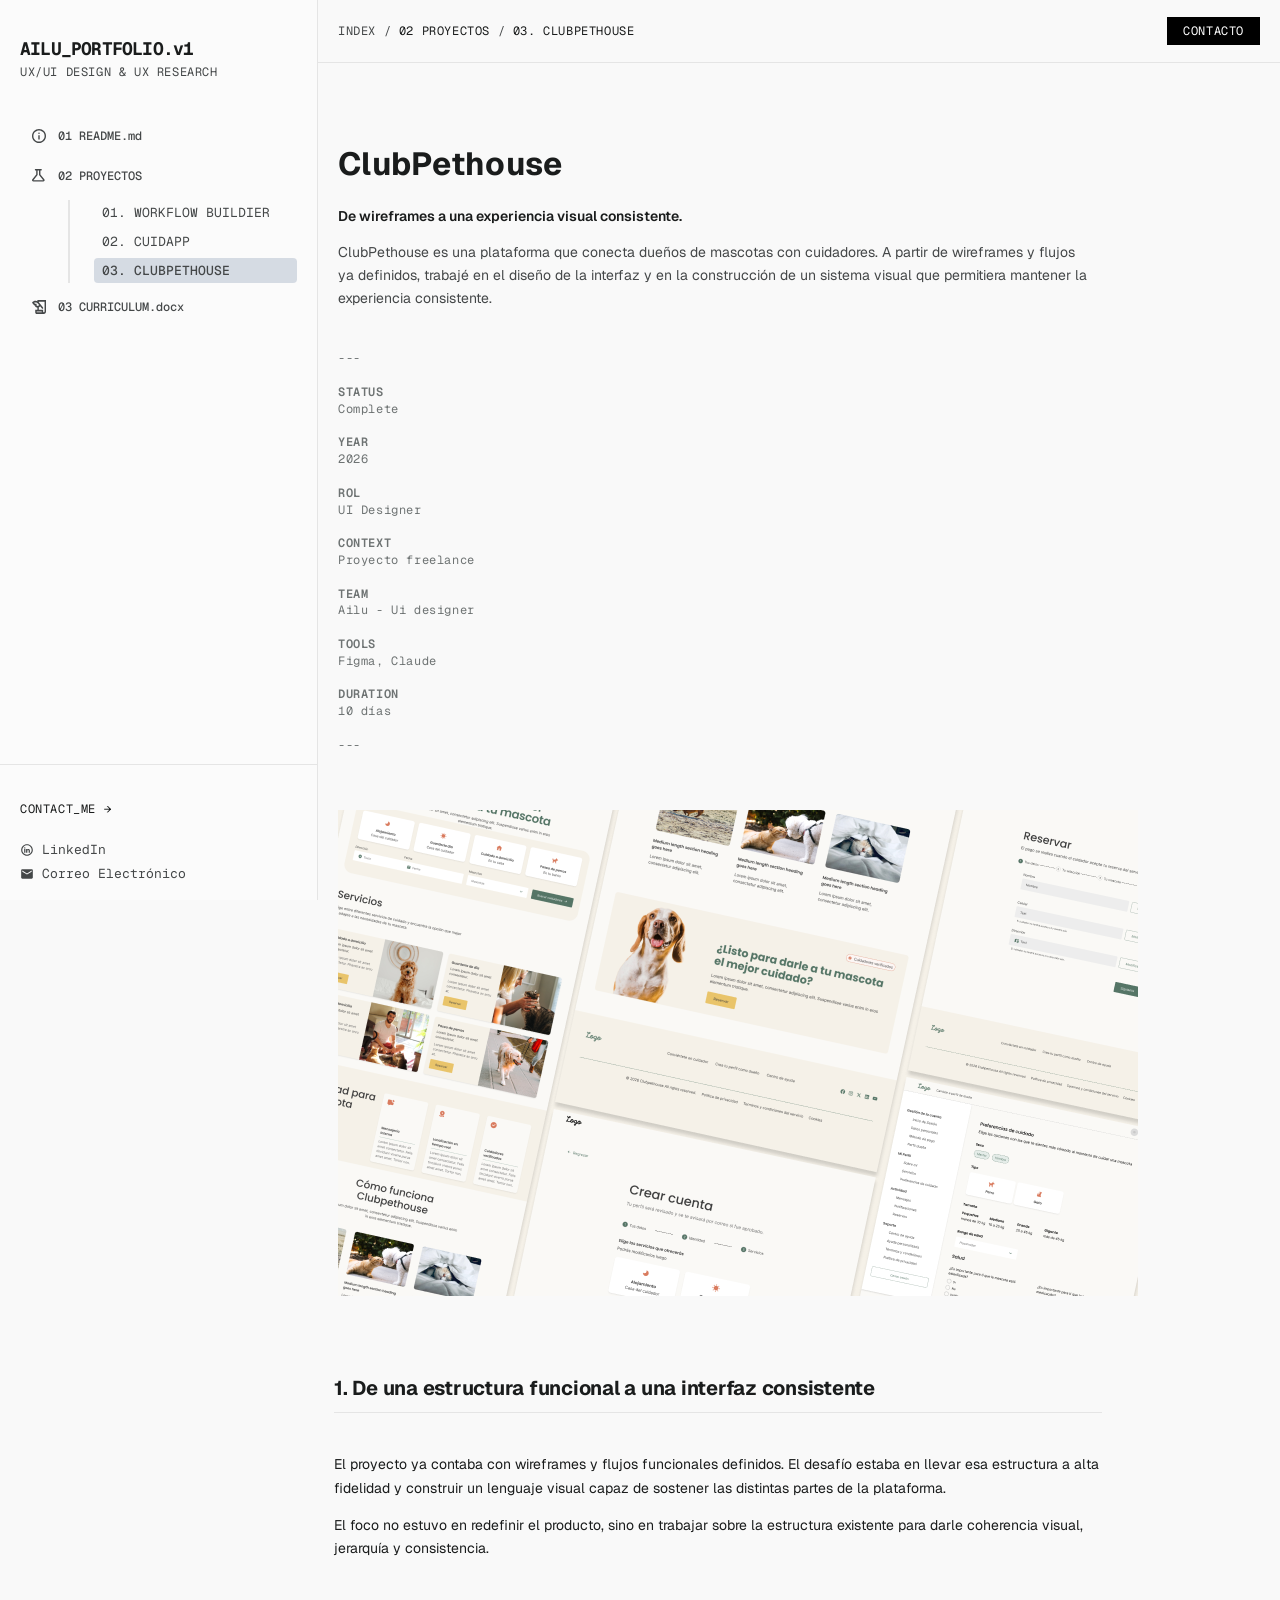
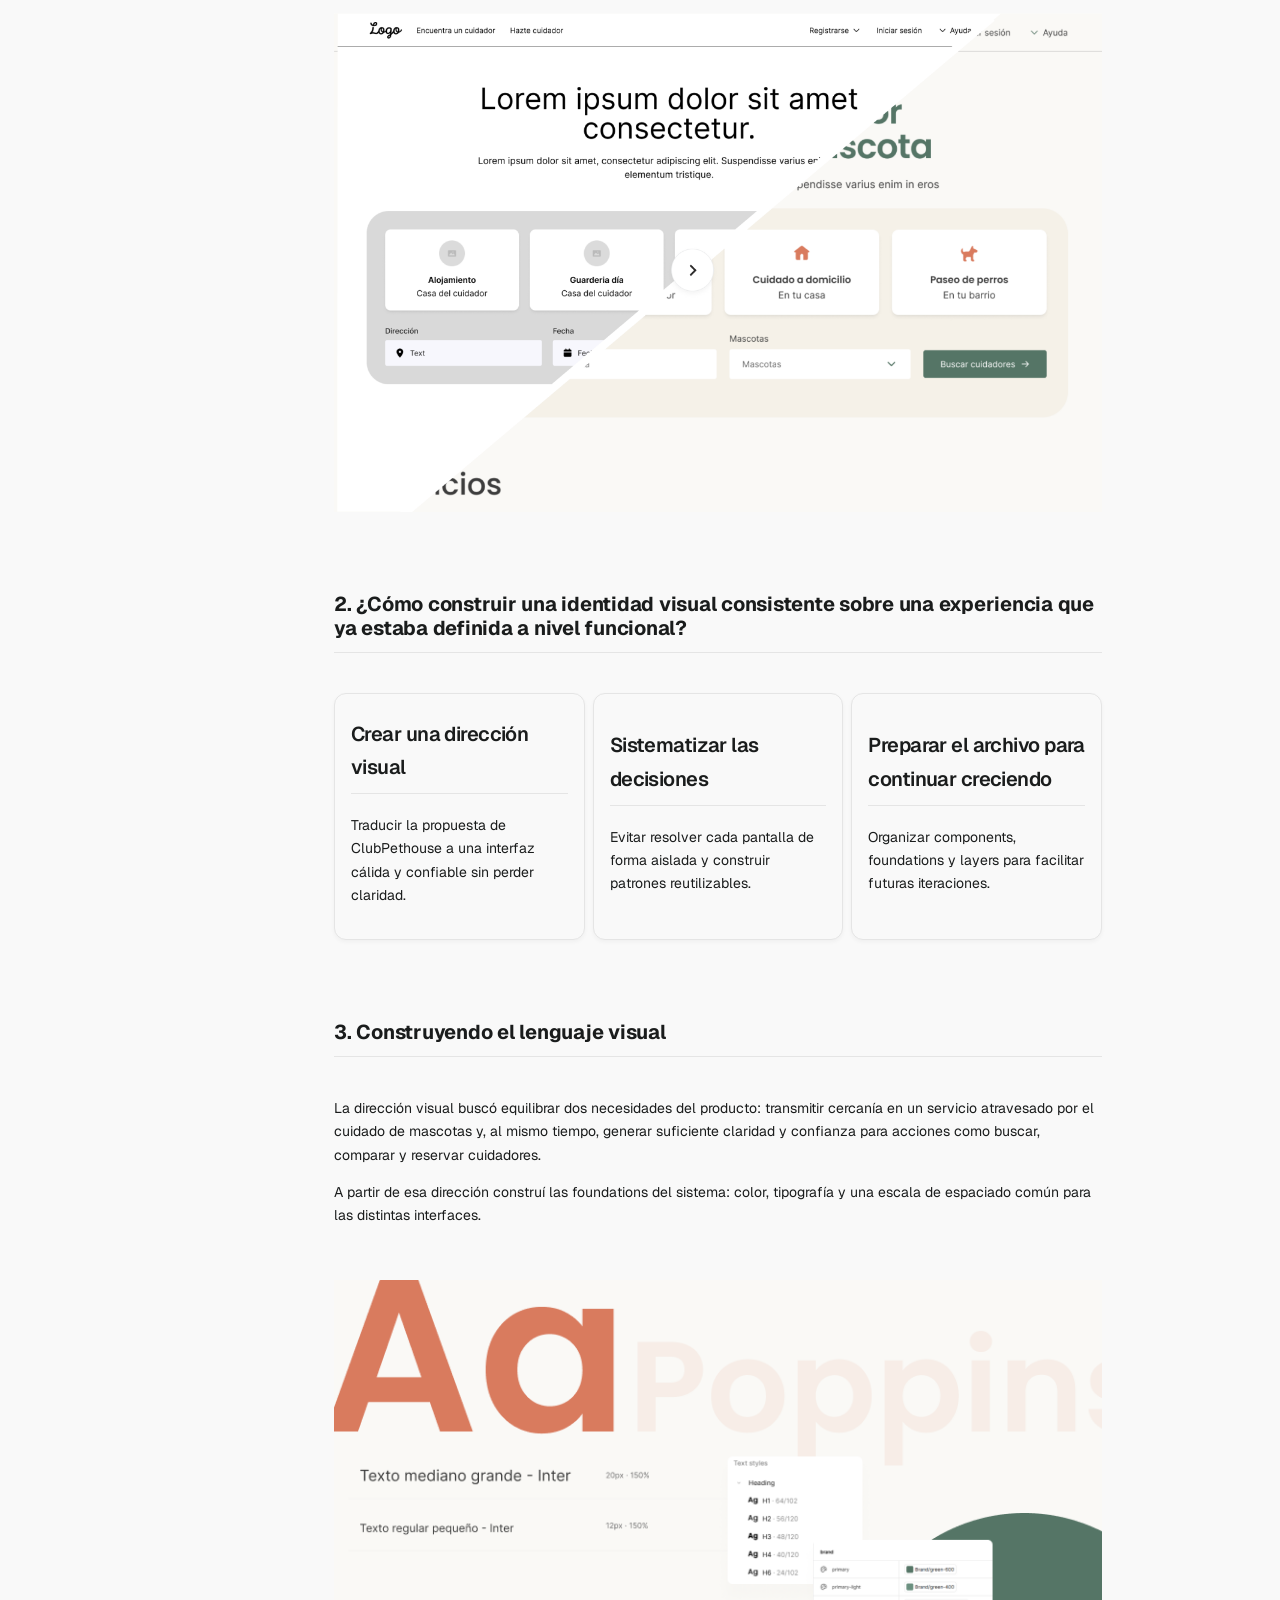
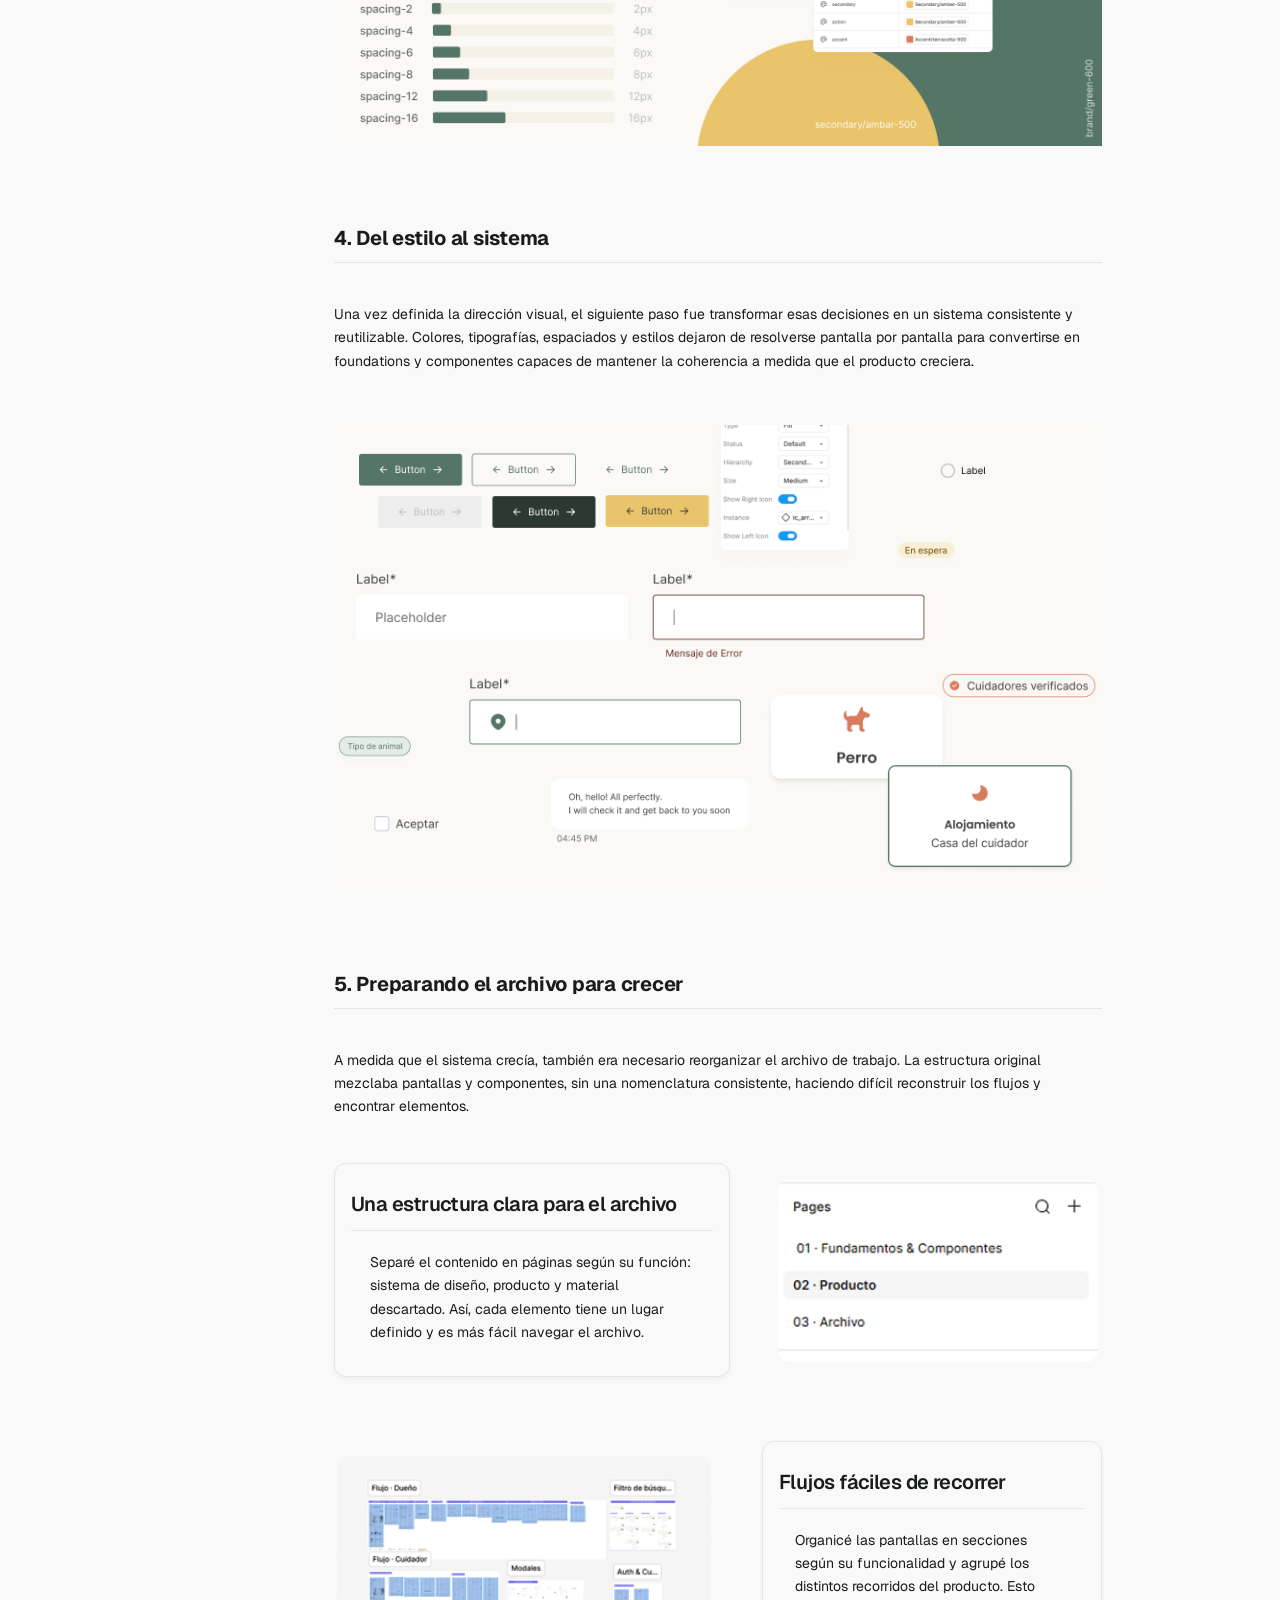
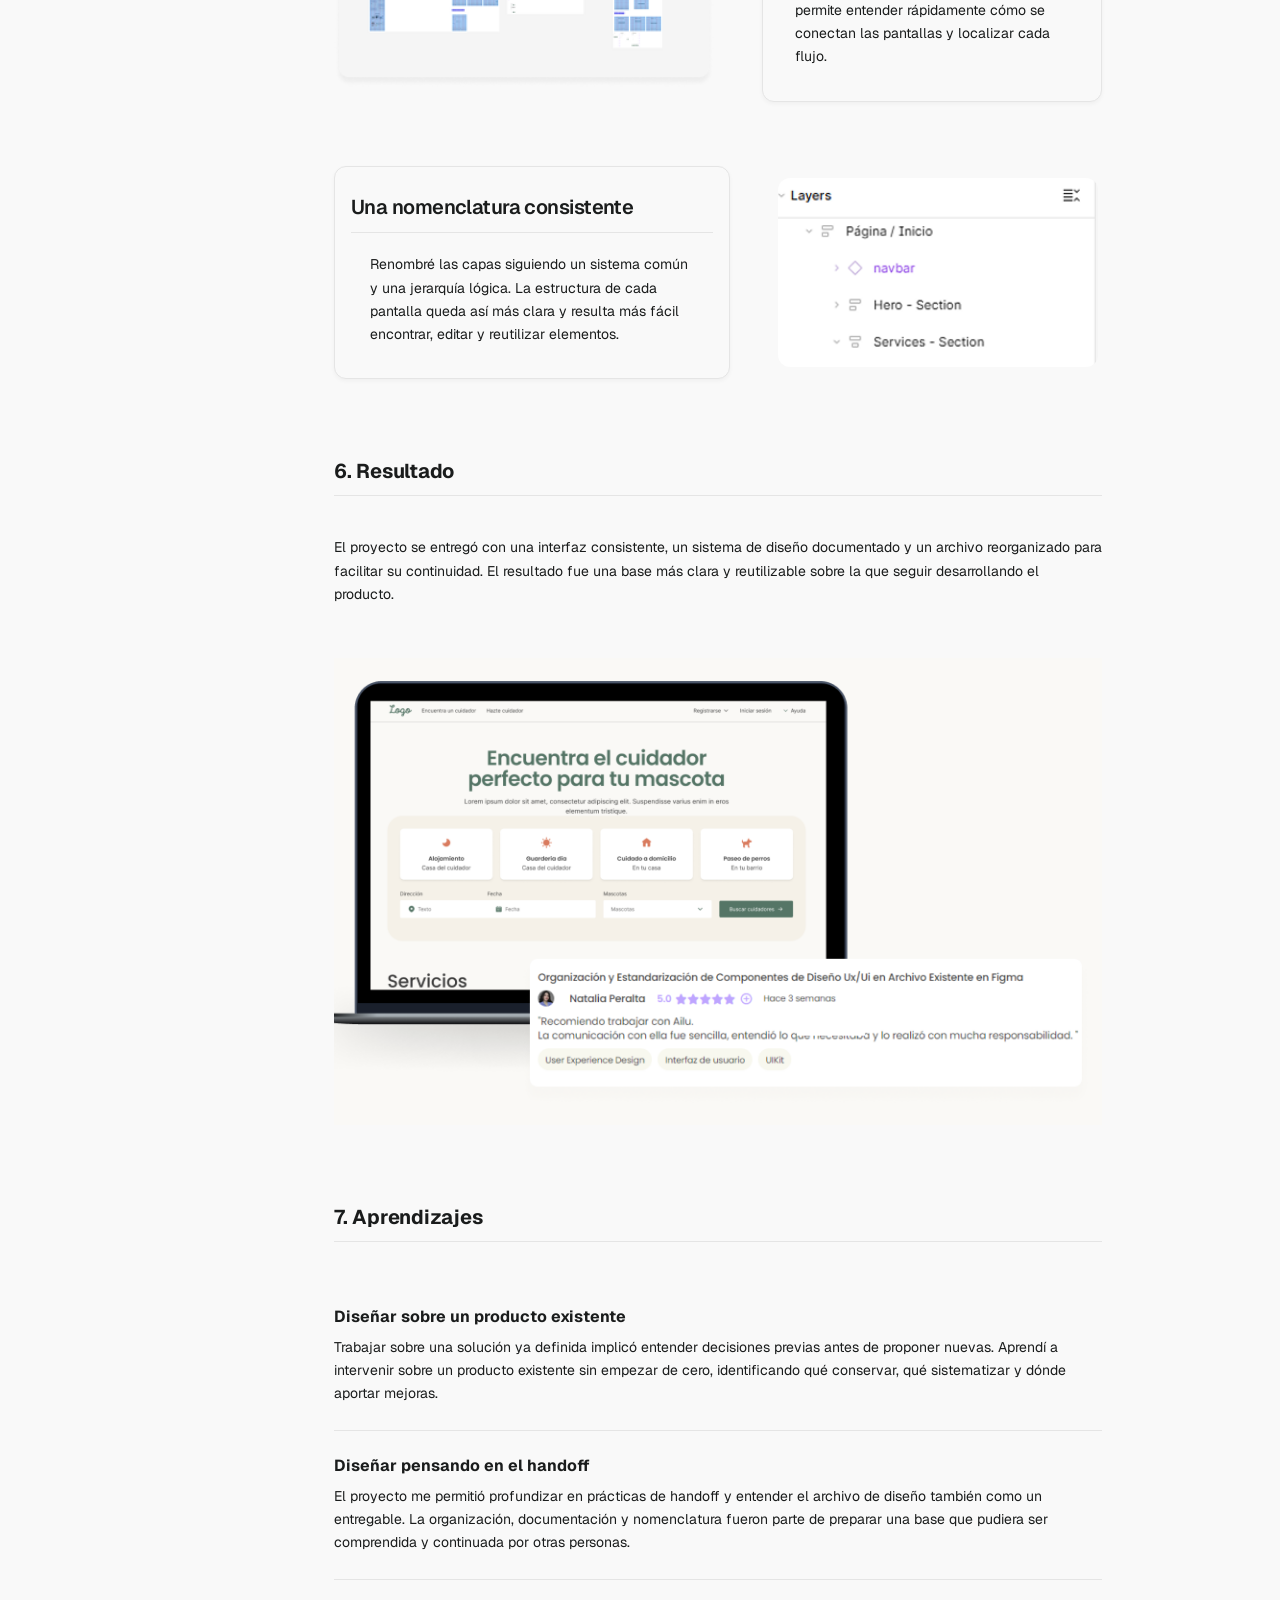
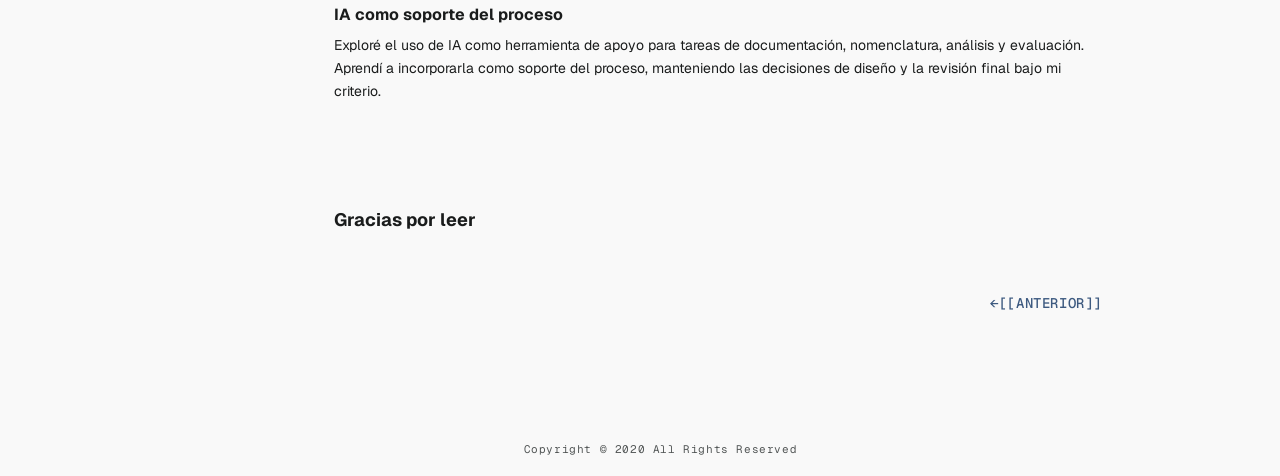
==== commit e917a945: "Update ClubPethouse case metadata" ====
--- a/clubpethouse.html
+++ b/clubpethouse.html
@@ -77,7 +77,7 @@
                 <div class="case-meta"><span class="meta-divider" aria-hidden="true">---</span>
                     <dl>
                         <dt>STATUS</dt>
-                        <dd>[PENDIENTE]</dd>
+                        <dd>Complete</dd>
                         <dt>YEAR</dt>
                         <dd>2026</dd>
                         <dt>ROL</dt>
@@ -85,11 +85,11 @@
                         <dt>CONTEXT</dt>
                         <dd>Proyecto freelance</dd>
                         <dt>TEAM</dt>
-                        <dd>[PENDIENTE]</dd>
+                        <dd>Ailu - Ui designer</dd>
                         <dt>TOOLS</dt>
-                        <dd>Figma</dd>
+                        <dd>Figma, Claude</dd>
                         <dt>DURATION</dt>
-                        <dd>[PENDIENTE]</dd>
+                        <dd>10 días</dd>
                     </dl>
                     <span class="meta-divider" aria-hidden="true">---</span>
                 </div>
